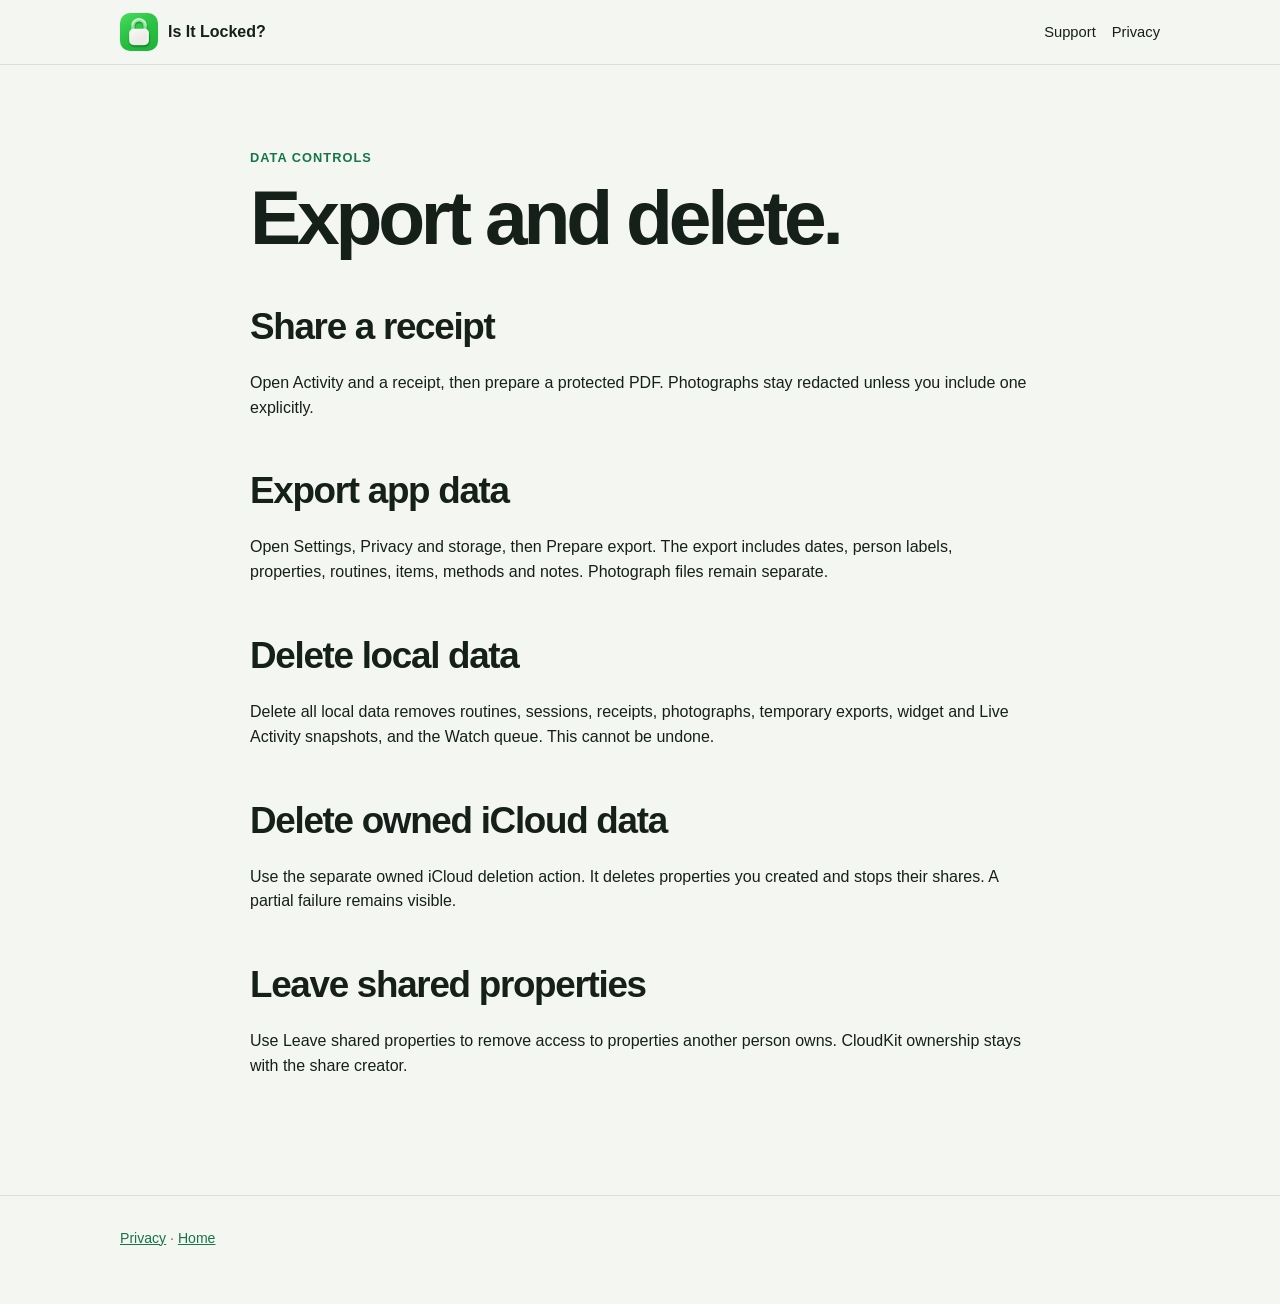
==== export-delete.html @ e6ccbfc6 "Publish the Is It Locked? support site" ====
<!doctype html>
<html lang="en">
<head>
  <meta charset="utf-8">
  <meta name="viewport" content="width=device-width, initial-scale=1">
  <title>Export and deletion · Is It Locked?</title>
  <meta name="description" content="How to export receipts or delete Is It Locked? data.">
  <link rel="canonical" href="https://victorhumenhuk.github.io/isitlocked-support/export-delete.html">
  <link rel="stylesheet" href="assets/site.css">
</head>
<body>
  <header class="site-header"><nav class="wrap nav" aria-label="Primary"><a class="brand" href="index.html"><img src="assets/app-icon.png" alt=""><span>Is It Locked?</span></a><div class="links"><a href="support.html">Support</a><a href="privacy.html">Privacy</a></div></nav></header>
  <main class="wrap page">
    <p class="eyebrow">Data controls</p>
    <h1>Export and delete.</h1>
    <h2>Share a receipt</h2><p>Open Activity and a receipt, then prepare a protected PDF. Photographs stay redacted unless you include one explicitly.</p>
    <h2>Export app data</h2><p>Open Settings, Privacy and storage, then Prepare export. The export includes dates, person labels, properties, routines, items, methods and notes. Photograph files remain separate.</p>
    <h2>Delete local data</h2><p>Delete all local data removes routines, sessions, receipts, photographs, temporary exports, widget and Live Activity snapshots, and the Watch queue. This cannot be undone.</p>
    <h2>Delete owned iCloud data</h2><p>Use the separate owned iCloud deletion action. It deletes properties you created and stops their shares. A partial failure remains visible.</p>
    <h2>Leave shared properties</h2><p>Use Leave shared properties to remove access to properties another person owns. CloudKit ownership stays with the share creator.</p>
  </main>
  <footer><div class="wrap"><a href="privacy.html">Privacy</a> · <a href="index.html">Home</a></div></footer>
</body>
</html>
---- assets/site.css ----
:root {
  color-scheme: light dark;
  --canvas: #f4f6f2;
  --surface: rgba(255, 255, 255, 0.82);
  --text: #15201a;
  --muted: #5e6b63;
  --green: #2f9d63;
  --green-deep: #177548;
  --line: rgba(21, 32, 26, 0.11);
  font-family: -apple-system, BlinkMacSystemFont, "SF Pro Text", "Helvetica Neue", sans-serif;
}

* { box-sizing: border-box; }
body { margin: 0; background: var(--canvas); color: var(--text); line-height: 1.55; }
a { color: var(--green-deep); }
.wrap { width: min(1040px, calc(100% - 36px)); margin-inline: auto; }
.site-header { position: sticky; top: 0; z-index: 10; border-bottom: 1px solid var(--line); background: color-mix(in srgb, var(--canvas) 84%, transparent); backdrop-filter: blur(20px); }
.nav { min-height: 64px; display: flex; align-items: center; justify-content: space-between; gap: 20px; }
.brand { display: inline-flex; align-items: center; gap: 10px; color: inherit; text-decoration: none; font-weight: 700; }
.brand img { width: 38px; height: 38px; border-radius: 10px; }
.links { display: flex; flex-wrap: wrap; gap: 16px; font-size: 0.92rem; }
.links a { color: inherit; text-decoration: none; }
.hero { padding: 92px 0 64px; display: grid; grid-template-columns: 1.35fr 0.65fr; gap: 56px; align-items: center; }
.eyebrow { color: var(--green-deep); font-size: 0.8rem; font-weight: 750; letter-spacing: 0.08em; text-transform: uppercase; }
h1 { margin: 10px 0 18px; max-width: 750px; font-size: clamp(2.7rem, 7vw, 5.6rem); line-height: 0.98; letter-spacing: -0.055em; }
h2 { margin: 0 0 12px; font-size: clamp(1.65rem, 3vw, 2.3rem); letter-spacing: -0.035em; }
h3 { margin-bottom: 6px; }
.lede { max-width: 660px; color: var(--muted); font-size: 1.18rem; }
.status { display: inline-flex; gap: 8px; align-items: center; margin-top: 18px; padding: 9px 13px; border: 1px solid var(--line); border-radius: 999px; background: var(--surface); font-size: 0.9rem; }
.status::before { content: ""; width: 8px; height: 8px; border-radius: 50%; background: #d08a20; }
.icon-card { padding: 24px; border: 1px solid var(--line); border-radius: 34px; background: var(--surface); box-shadow: 0 24px 70px rgba(22, 52, 33, 0.12); }
.icon-card img { display: block; width: 100%; border-radius: 25%; }
.grid { display: grid; grid-template-columns: repeat(3, 1fr); gap: 18px; padding: 18px 0 72px; }
.card { padding: 24px; border: 1px solid var(--line); border-radius: 24px; background: var(--surface); }
.card p { margin-bottom: 0; color: var(--muted); }
.price { font-size: 1.5rem; font-weight: 750; }
.page { max-width: 780px; padding: 70px 0 100px; }
.page h1 { font-size: clamp(2.6rem, 7vw, 4.8rem); }
.page h2 { margin-top: 42px; }
.page li { margin-bottom: 8px; }
.notice { padding: 18px; border-left: 4px solid var(--green); background: var(--surface); border-radius: 6px 18px 18px 6px; }
footer { padding: 32px 0 54px; border-top: 1px solid var(--line); color: var(--muted); font-size: 0.88rem; }

@media (max-width: 760px) {
  .hero { grid-template-columns: 1fr; padding-top: 56px; }
  .icon-card { width: min(280px, 80%); }
  .grid { grid-template-columns: 1fr; }
  .links { display: none; }
}

@media (prefers-reduced-motion: reduce) { * { scroll-behavior: auto !important; } }
@media (prefers-contrast: more) { :root { --line: rgba(0, 0, 0, 0.35); --muted: #39443d; } }
@media (prefers-color-scheme: dark) {
  :root { --canvas: #101411; --surface: rgba(31, 38, 33, 0.88); --text: #f1f5f2; --muted: #b1bcb4; --green-deep: #67d49a; --line: rgba(255, 255, 255, 0.13); }
  .icon-card { box-shadow: 0 24px 70px rgba(0, 0, 0, 0.35); }
}
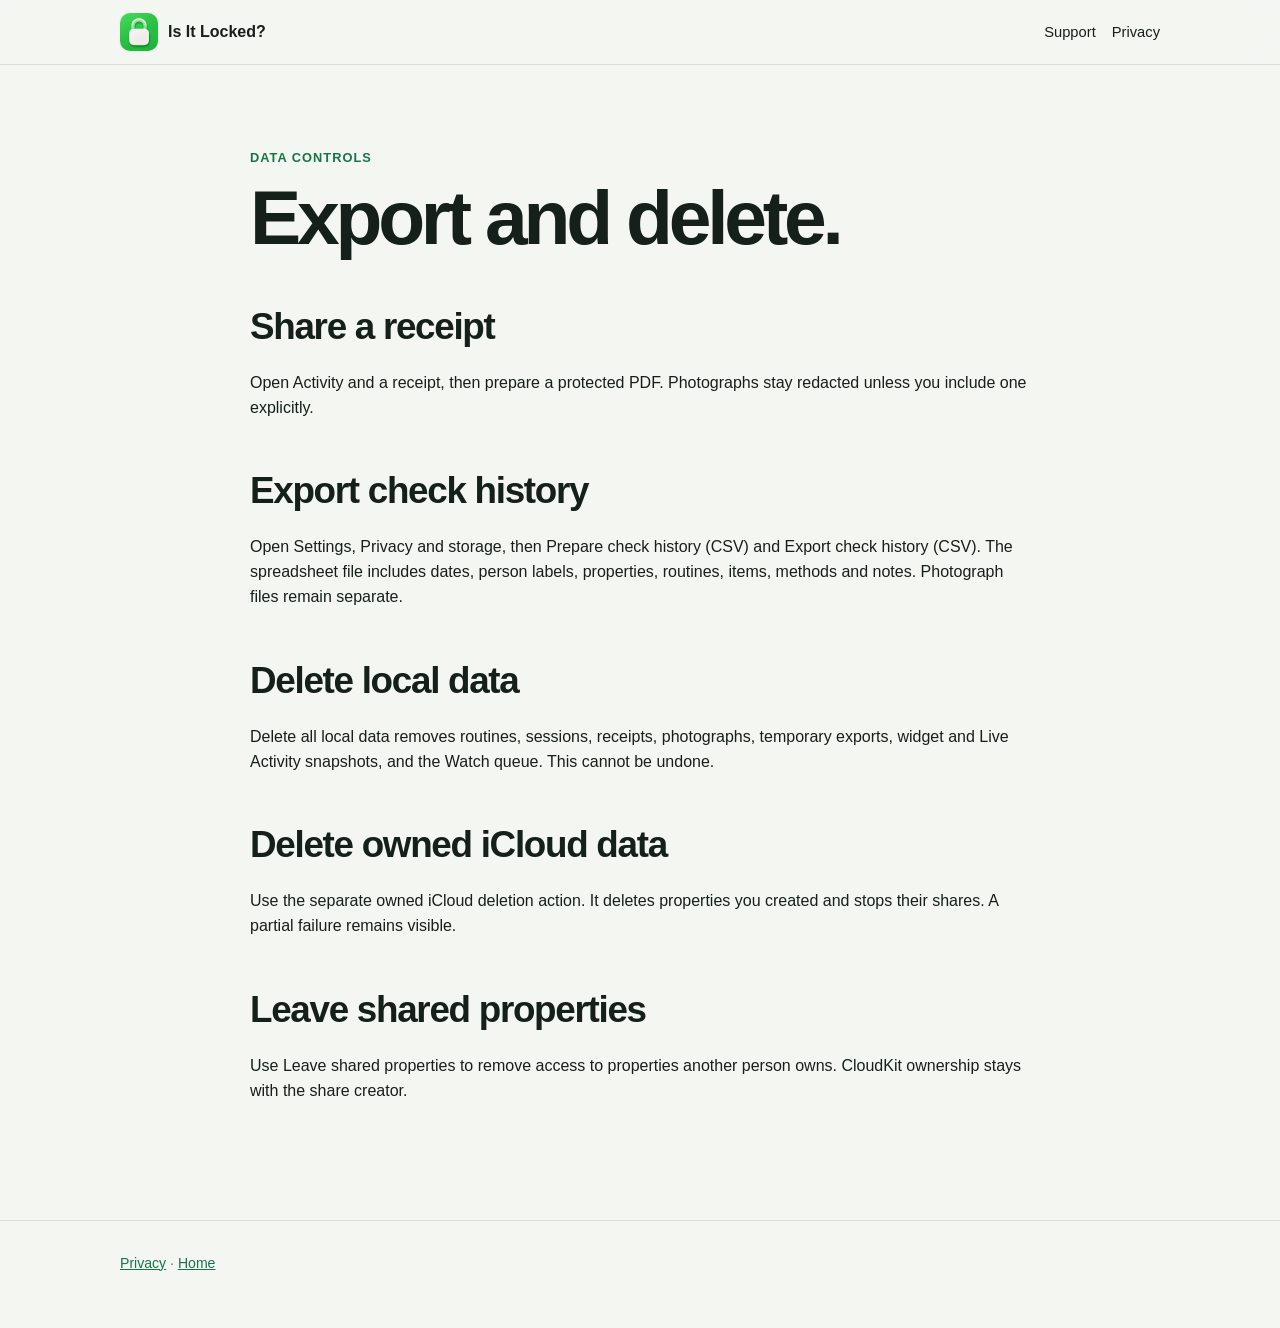
==== commit 7693a457: "Update support site from IsItLocked 69422c8" ====
--- a/export-delete.html
+++ b/export-delete.html
@@ -14,7 +14,7 @@
     <p class="eyebrow">Data controls</p>
     <h1>Export and delete.</h1>
     <h2>Share a receipt</h2><p>Open Activity and a receipt, then prepare a protected PDF. Photographs stay redacted unless you include one explicitly.</p>
-    <h2>Export app data</h2><p>Open Settings, Privacy and storage, then Prepare export. The export includes dates, person labels, properties, routines, items, methods and notes. Photograph files remain separate.</p>
+    <h2>Export check history</h2><p>Open Settings, Privacy and storage, then Prepare check history (CSV) and Export check history (CSV). The spreadsheet file includes dates, person labels, properties, routines, items, methods and notes. Photograph files remain separate.</p>
     <h2>Delete local data</h2><p>Delete all local data removes routines, sessions, receipts, photographs, temporary exports, widget and Live Activity snapshots, and the Watch queue. This cannot be undone.</p>
     <h2>Delete owned iCloud data</h2><p>Use the separate owned iCloud deletion action. It deletes properties you created and stops their shares. A partial failure remains visible.</p>
     <h2>Leave shared properties</h2><p>Use Leave shared properties to remove access to properties another person owns. CloudKit ownership stays with the share creator.</p>
--- a/assets/site.css
+++ b/assets/site.css
@@ -28,10 +28,13 @@
 .lede { max-width: 660px; color: var(--muted); font-size: 1.18rem; }
 .status { display: inline-flex; gap: 8px; align-items: center; margin-top: 18px; padding: 9px 13px; border: 1px solid var(--line); border-radius: 999px; background: var(--surface); font-size: 0.9rem; }
 .status::before { content: ""; width: 8px; height: 8px; border-radius: 50%; background: #d08a20; }
+.store-link { display: inline-flex; align-items: center; min-height: 48px; margin-top: 18px; padding: 12px 22px; border-radius: 999px; background: var(--green-deep); color: #fff; font-weight: 700; text-decoration: none; }
+.store-link:focus-visible { outline: 3px solid var(--green); outline-offset: 3px; }
 .icon-card { padding: 24px; border: 1px solid var(--line); border-radius: 34px; background: var(--surface); box-shadow: 0 24px 70px rgba(22, 52, 33, 0.12); }
 .icon-card img { display: block; width: 100%; border-radius: 25%; }
 .grid { display: grid; grid-template-columns: repeat(3, 1fr); gap: 18px; padding: 18px 0 72px; }
 .card { padding: 24px; border: 1px solid var(--line); border-radius: 24px; background: var(--surface); }
+.card h2 { line-height: 1.15; }
 .card p { margin-bottom: 0; color: var(--muted); }
 .price { font-size: 1.5rem; font-weight: 750; }
 .page { max-width: 780px; padding: 70px 0 100px; }
@@ -52,5 +55,6 @@
 @media (prefers-contrast: more) { :root { --line: rgba(0, 0, 0, 0.35); --muted: #39443d; } }
 @media (prefers-color-scheme: dark) {
   :root { --canvas: #101411; --surface: rgba(31, 38, 33, 0.88); --text: #f1f5f2; --muted: #b1bcb4; --green-deep: #67d49a; --line: rgba(255, 255, 255, 0.13); }
+  .store-link { background: #177548; }
   .icon-card { box-shadow: 0 24px 70px rgba(0, 0, 0, 0.35); }
 }
